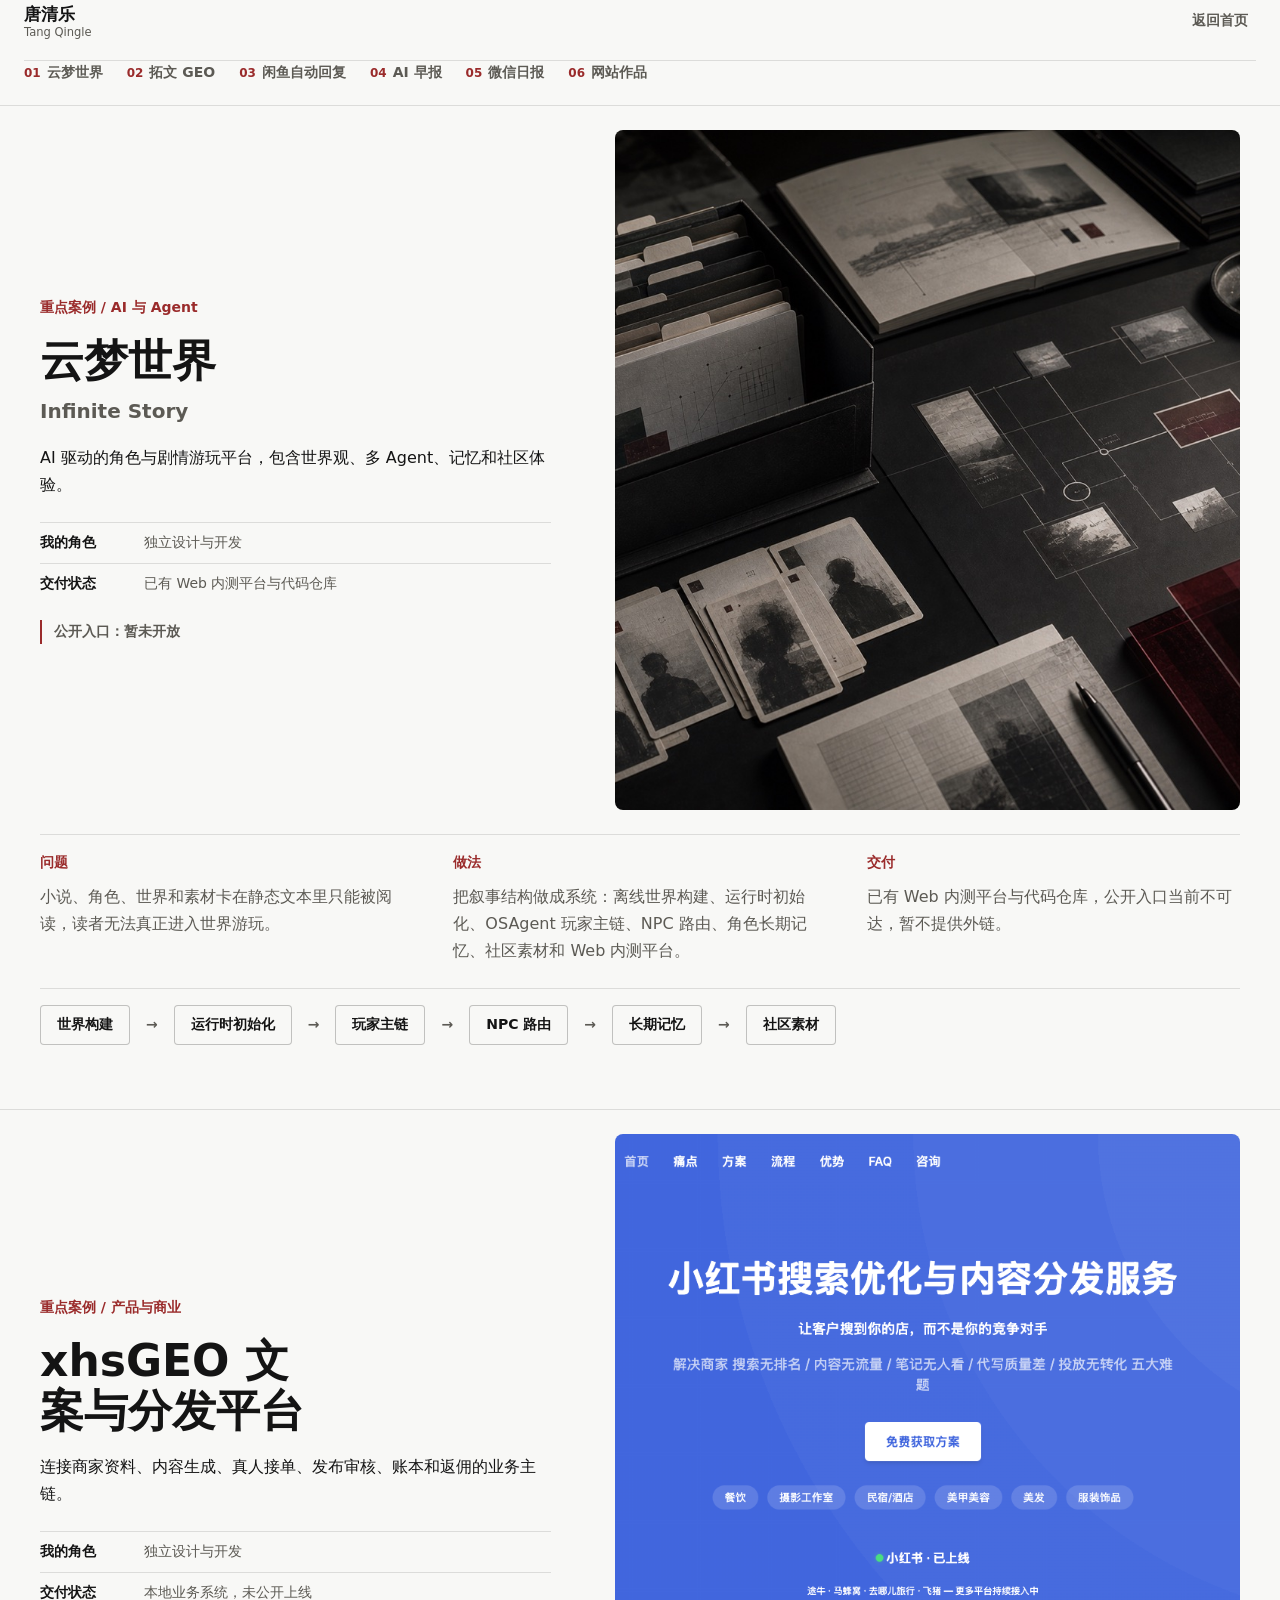
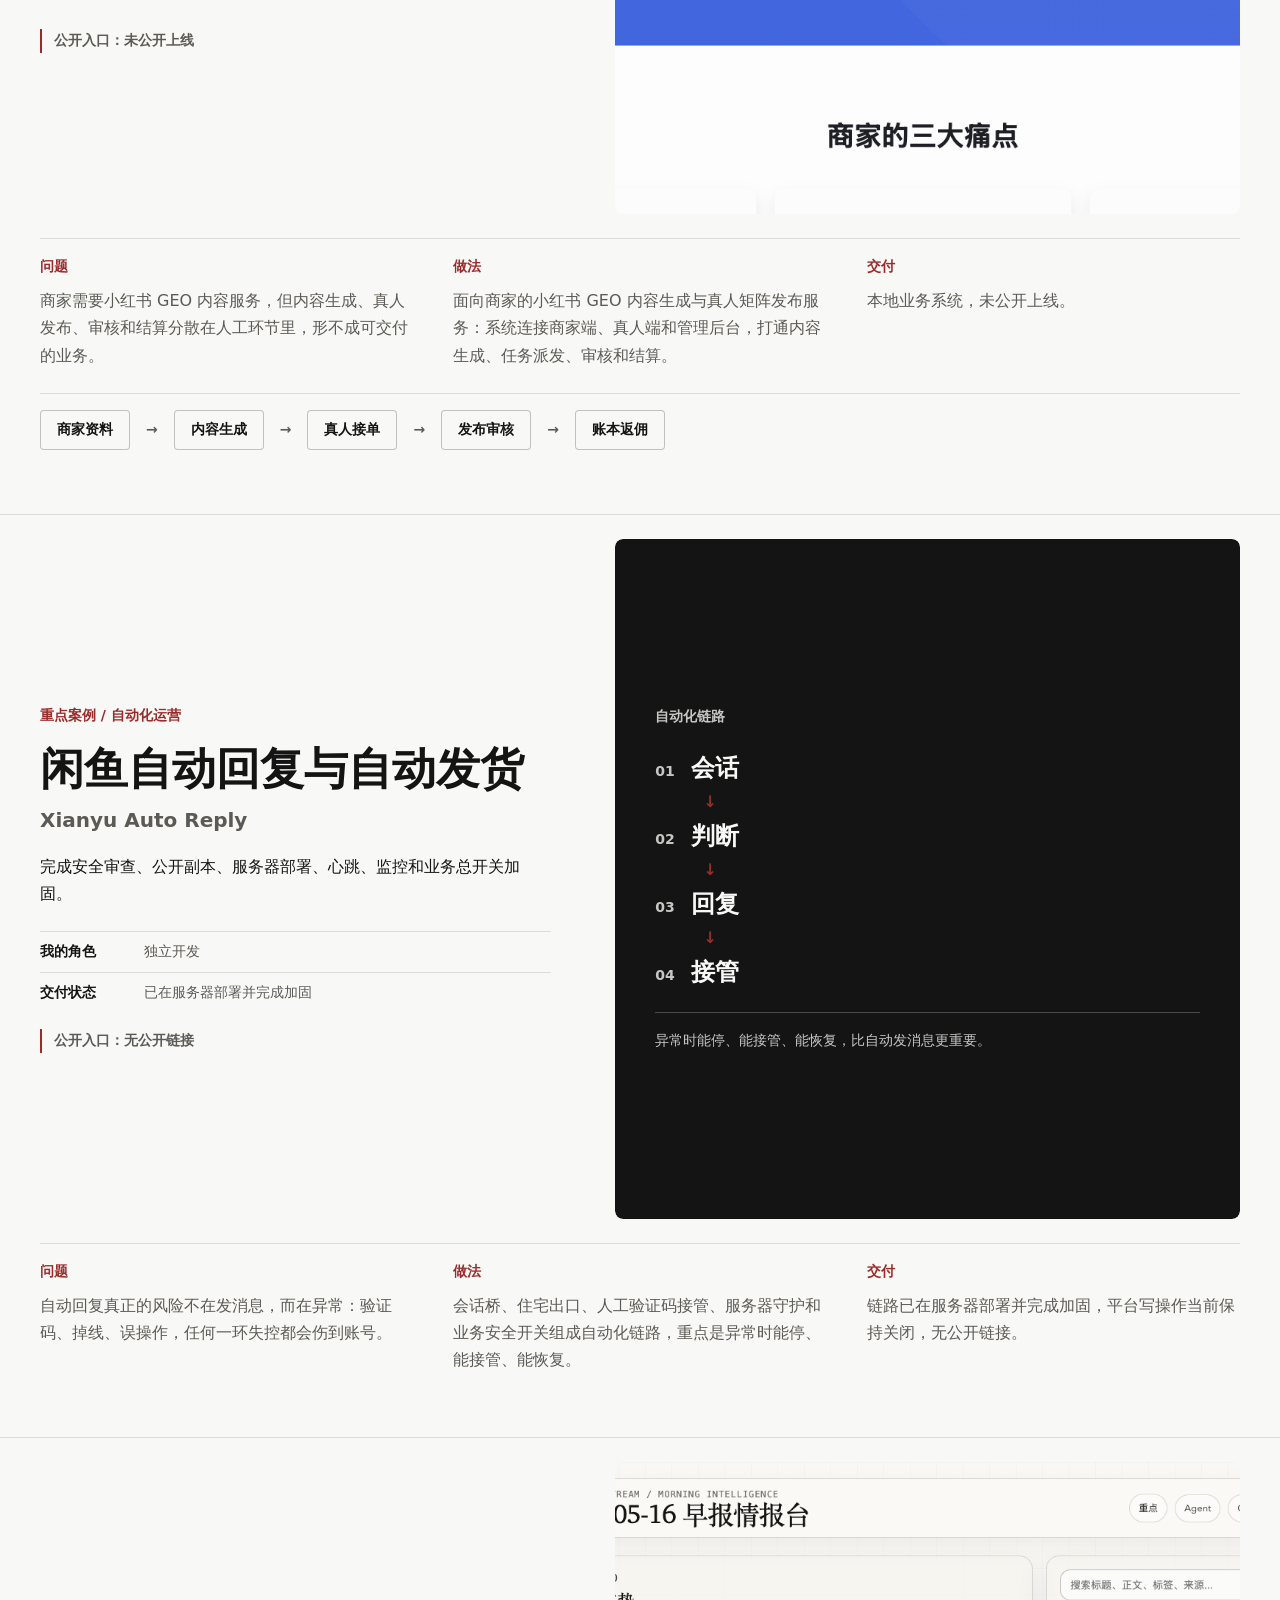
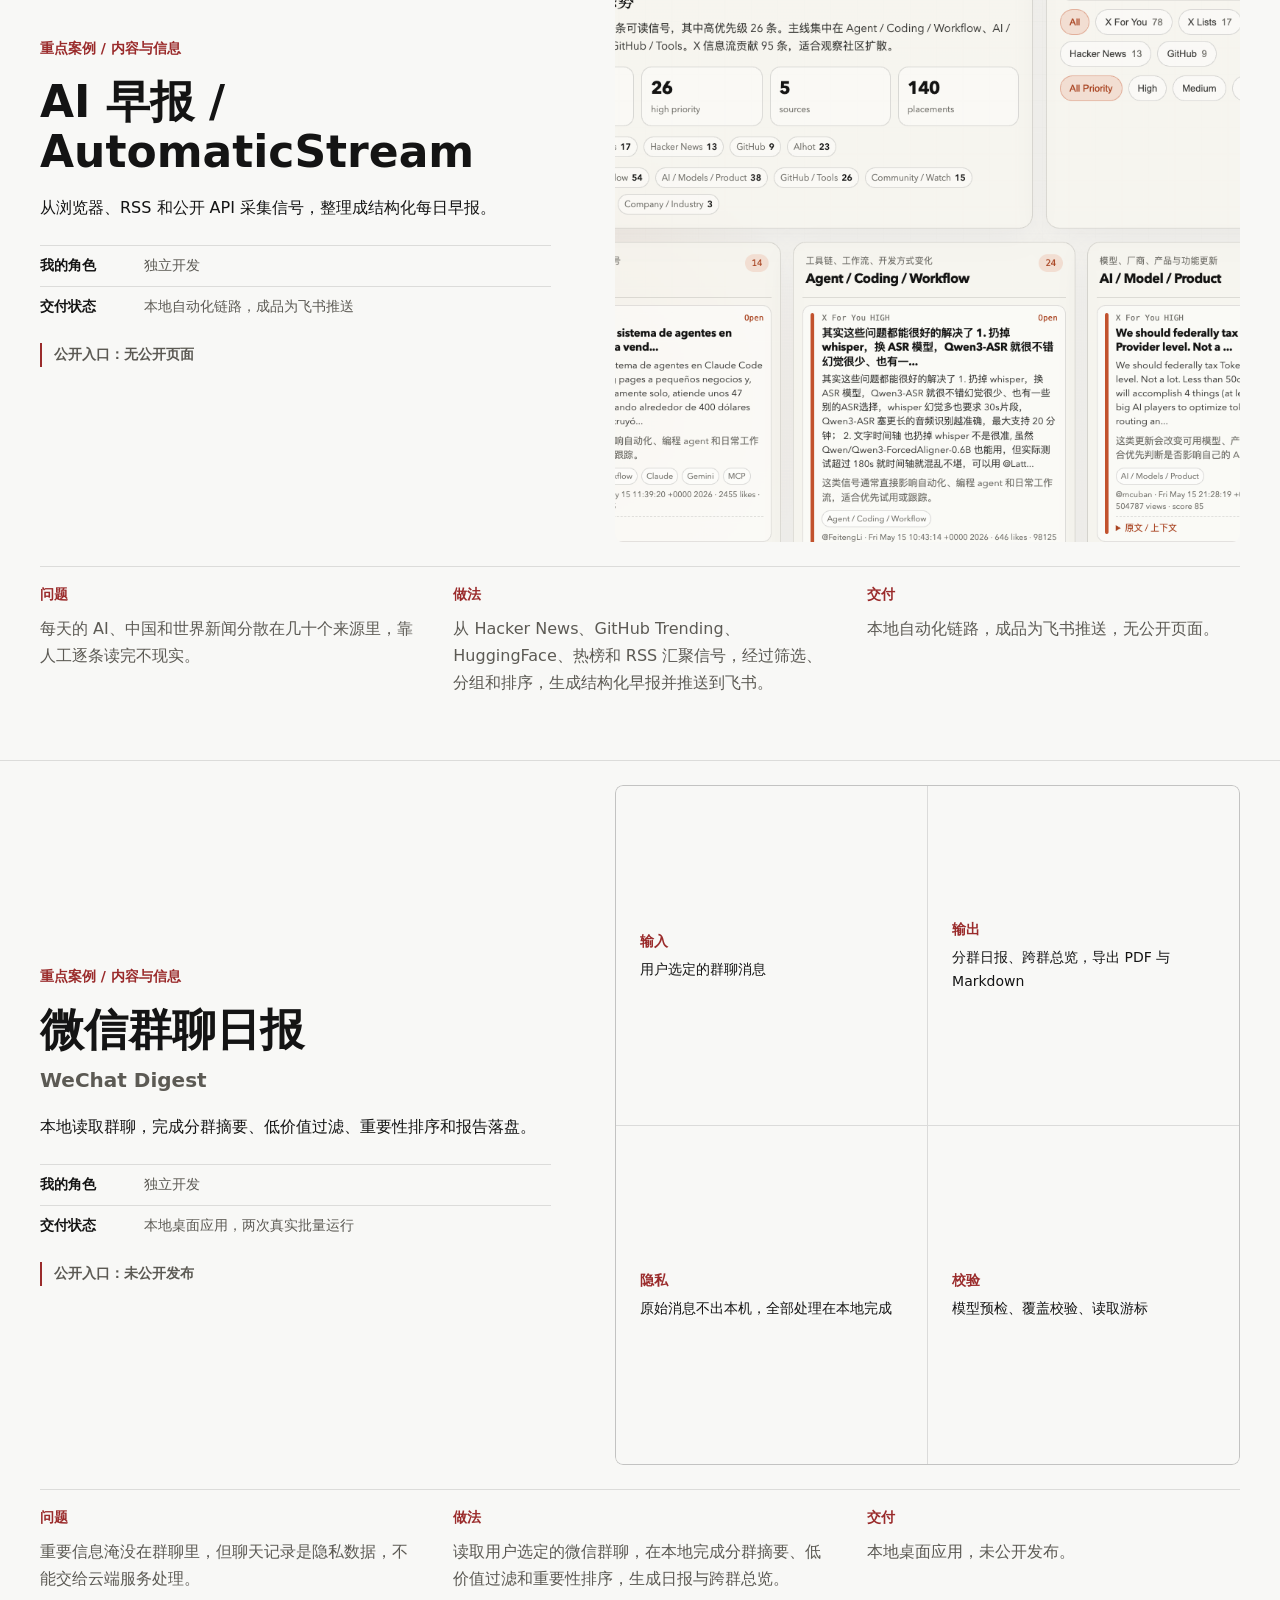
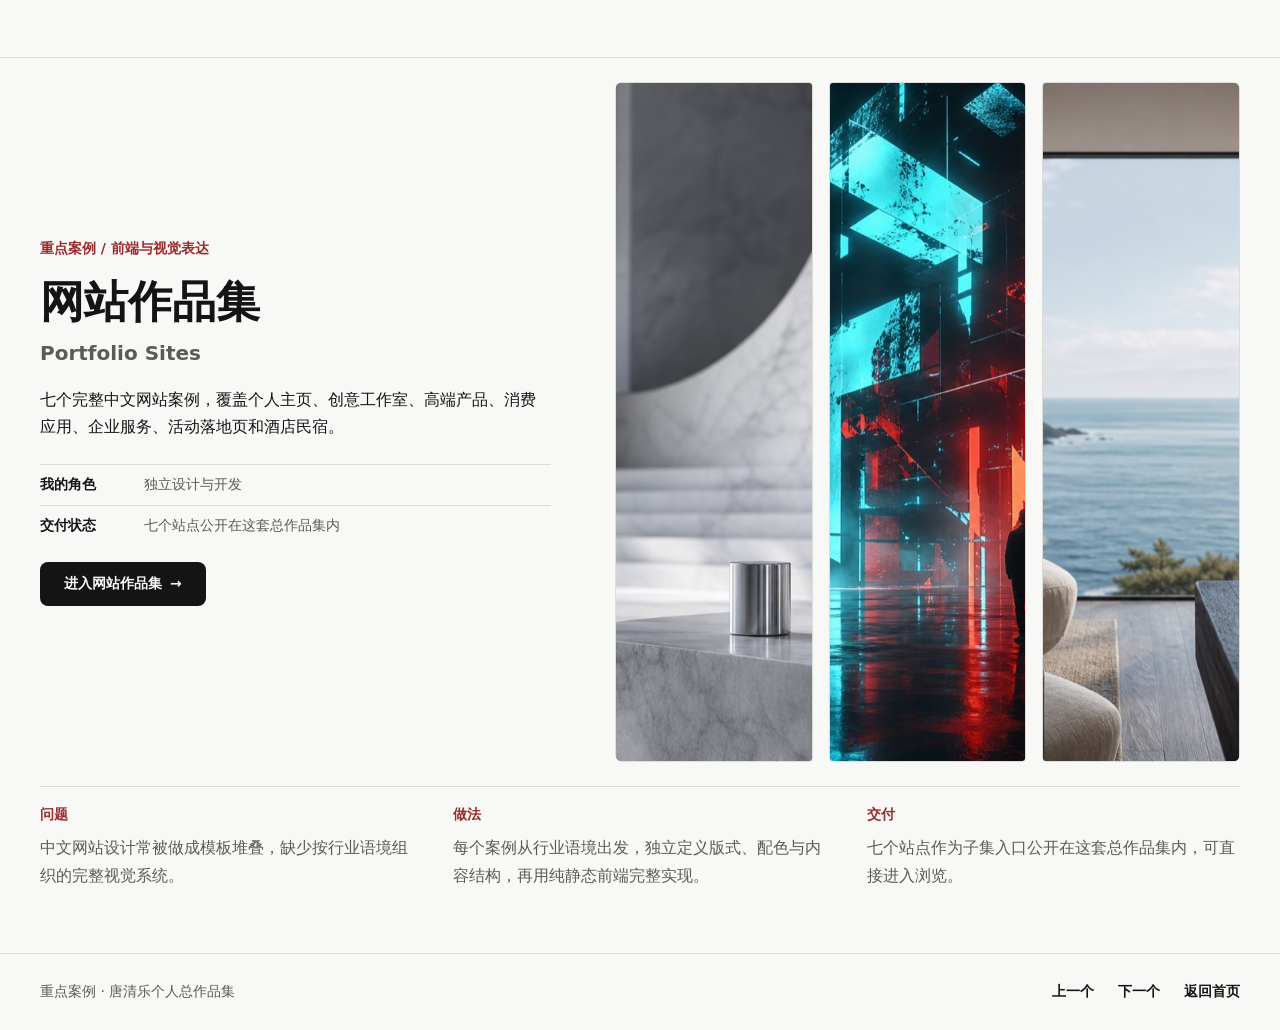
==== project-cases/index.html @ a9327d65 "deploy: publish personal project showcase" ====
<!doctype html>
<html lang="zh-CN">
  <head>
    <meta charset="UTF-8" />
    <meta name="viewport" content="width=device-width, initial-scale=1.0" />
    <meta
      name="description"
      content="唐清乐的六条重点案例。每条按问题、做法与交付展开。"
    />
    <title>重点案例 | 唐清乐</title>
    <link
      rel="icon"
      href="data:image/svg+xml,%3Csvg xmlns='http://www.w3.org/2000/svg' viewBox='0 0 64 64'%3E%3Crect width='64' height='64' rx='12' fill='%23141414'/%3E%3Ctext x='32' y='41' text-anchor='middle' font-family='Arial' font-size='28' font-weight='800' fill='%23f8f8f6'%3ET%3C/text%3E%3C/svg%3E"
    />
    <link rel="stylesheet" href="../styles.css?v=20260825-1" />
    <link rel="stylesheet" href="./styles.css?v=20260825-1" />
  </head>
  <body>
    <header class="site-header case-header">
      <a class="brand" href="../index.html" aria-label="返回首页">
        <strong>唐清乐</strong>
        <span>Tang Qingle</span>
      </a>
      <nav class="case-topnav" aria-label="页面导航">
        <a class="case-topnav__home" href="../index.html">返回首页</a>
      </nav>
      <nav class="case-index" aria-label="案例索引">
        <a href="#infinite-story"><span aria-hidden="true">01</span>云梦世界</a>
        <a href="#tuowen"><span aria-hidden="true">02</span>拓文 GEO</a>
        <a href="#xianyu"><span aria-hidden="true">03</span>闲鱼自动回复</a>
        <a href="#morning-brief"><span aria-hidden="true">04</span>AI 早报</a>
        <a href="#wechat-digest"><span aria-hidden="true">05</span>微信日报</a>
        <a href="#website-works"><span aria-hidden="true">06</span>网站作品</a>
      </nav>
    </header>

    <main id="top">
      <h1 class="sr-only">唐清乐重点案例</h1>

      <article class="case-entry" id="infinite-story" aria-labelledby="infinite-story-title">
        <div class="case-entry__inner">
          <div class="case-hero">
            <div class="case-hero__id">
              <div class="case-hero__head">
                <p class="case-kicker">重点案例 / AI 与 Agent</p>
                <h2 class="case-title" id="infinite-story-title">云梦世界</h2>
                <p class="case-sub">Infinite Story</p>
                <p class="case-lead">AI 驱动的角色与剧情游玩平台，包含世界观、多 Agent、记忆和社区体验。</p>
              </div>
              <div class="case-hero__meta">
                <dl class="case-meta">
                  <div>
                    <dt>我的角色</dt>
                    <dd>独立设计与开发</dd>
                  </div>
                  <div>
                    <dt>交付状态</dt>
                    <dd>已有 Web 内测平台与代码仓库</dd>
                  </div>
                </dl>
                <p class="case-status">公开入口：暂未开放</p>
              </div>
            </div>
            <figure class="case-hero__visual">
              <img
                src="../assets/storymaker-case.jpg"
                alt="云梦世界叙事系统材料台，展示世界关系与角色卡"
                width="1200"
                height="900"
                fetchpriority="high"
              />
            </figure>
          </div>
          <div class="case-body">
            <dl class="case-cols">
              <div>
                <dt>问题</dt>
                <dd>小说、角色、世界和素材卡在静态文本里只能被阅读，读者无法真正进入世界游玩。</dd>
              </div>
              <div>
                <dt>做法</dt>
                <dd>把叙事结构做成系统：离线世界构建、运行时初始化、OSAgent 玩家主链、NPC 路由、角色长期记忆、社区素材和 Web 内测平台。</dd>
              </div>
              <div>
                <dt>交付</dt>
                <dd>已有 Web 内测平台与代码仓库，公开入口当前不可达，暂不提供外链。</dd>
              </div>
            </dl>
            <ol class="flow-chain" aria-label="云梦世界系统链路">
              <li>世界构建</li>
              <li class="flow-chain__arrow" aria-hidden="true">→</li>
              <li>运行时初始化</li>
              <li class="flow-chain__arrow" aria-hidden="true">→</li>
              <li>玩家主链</li>
              <li class="flow-chain__arrow" aria-hidden="true">→</li>
              <li>NPC 路由</li>
              <li class="flow-chain__arrow" aria-hidden="true">→</li>
              <li>长期记忆</li>
              <li class="flow-chain__arrow" aria-hidden="true">→</li>
              <li>社区素材</li>
            </ol>
          </div>
        </div>
      </article>

      <article class="case-entry" id="tuowen" aria-labelledby="tuowen-title">
        <div class="case-entry__inner">
          <div class="case-hero reveal">
            <div class="case-hero__id">
              <div class="case-hero__head">
                <p class="case-kicker">重点案例 / 产品与商业</p>
                <h2 class="case-title" id="tuowen-title">xhsGEO 文案与分发平台</h2>
                <p class="case-lead">连接商家资料、内容生成、真人接单、发布审核、账本和返佣的业务主链。</p>
              </div>
              <div class="case-hero__meta">
                <dl class="case-meta">
                  <div>
                    <dt>我的角色</dt>
                    <dd>独立设计与开发</dd>
                  </div>
                  <div>
                    <dt>交付状态</dt>
                    <dd>本地业务系统，未公开上线</dd>
                  </div>
                </dl>
                <p class="case-status">公开入口：未公开上线</p>
              </div>
            </div>
            <figure class="case-hero__visual">
              <img
                src="../assets/tuowen-preview.png"
                alt="拓文 GEO 内容服务官网页面预览"
                width="1280"
                height="900"
                loading="lazy"
              />
            </figure>
          </div>
          <div class="case-body reveal">
            <dl class="case-cols">
              <div>
                <dt>问题</dt>
                <dd>商家需要小红书 GEO 内容服务，但内容生成、真人发布、审核和结算分散在人工环节里，形不成可交付的业务。</dd>
              </div>
              <div>
                <dt>做法</dt>
                <dd>面向商家的小红书 GEO 内容生成与真人矩阵发布服务：系统连接商家端、真人端和管理后台，打通内容生成、任务派发、审核和结算。</dd>
              </div>
              <div>
                <dt>交付</dt>
                <dd>本地业务系统，未公开上线。</dd>
              </div>
            </dl>
            <ol class="flow-chain" aria-label="拓文业务主链">
              <li>商家资料</li>
              <li class="flow-chain__arrow" aria-hidden="true">→</li>
              <li>内容生成</li>
              <li class="flow-chain__arrow" aria-hidden="true">→</li>
              <li>真人接单</li>
              <li class="flow-chain__arrow" aria-hidden="true">→</li>
              <li>发布审核</li>
              <li class="flow-chain__arrow" aria-hidden="true">→</li>
              <li>账本返佣</li>
            </ol>
          </div>
        </div>
      </article>

      <article class="case-entry" id="xianyu" aria-labelledby="xianyu-title">
        <div class="case-entry__inner">
          <div class="case-hero reveal">
            <div class="case-hero__id">
              <div class="case-hero__head">
                <p class="case-kicker">重点案例 / 自动化运营</p>
                <h2 class="case-title" id="xianyu-title">闲鱼自动回复与自动发货</h2>
                <p class="case-sub">Xianyu Auto Reply</p>
                <p class="case-lead">完成安全审查、公开副本、服务器部署、心跳、监控和业务总开关加固。</p>
              </div>
              <div class="case-hero__meta">
                <dl class="case-meta">
                  <div>
                    <dt>我的角色</dt>
                    <dd>独立开发</dd>
                  </div>
                  <div>
                    <dt>交付状态</dt>
                    <dd>已在服务器部署并完成加固</dd>
                  </div>
                </dl>
                <p class="case-status">公开入口：无公开链接</p>
              </div>
            </div>
            <div class="case-hero__visual">
              <div class="flow-panel">
                <p class="flow-panel__label">自动化链路</p>
                <ol class="flow-panel__steps">
                  <li><span aria-hidden="true">01</span>会话</li>
                  <li class="flow-panel__arrow" aria-hidden="true">↓</li>
                  <li><span aria-hidden="true">02</span>判断</li>
                  <li class="flow-panel__arrow" aria-hidden="true">↓</li>
                  <li><span aria-hidden="true">03</span>回复</li>
                  <li class="flow-panel__arrow" aria-hidden="true">↓</li>
                  <li><span aria-hidden="true">04</span>接管</li>
                </ol>
                <p class="flow-panel__note">异常时能停、能接管、能恢复，比自动发消息更重要。</p>
              </div>
            </div>
          </div>
          <div class="case-body reveal">
            <dl class="case-cols">
              <div>
                <dt>问题</dt>
                <dd>自动回复真正的风险不在发消息，而在异常：验证码、掉线、误操作，任何一环失控都会伤到账号。</dd>
              </div>
              <div>
                <dt>做法</dt>
                <dd>会话桥、住宅出口、人工验证码接管、服务器守护和业务安全开关组成自动化链路，重点是异常时能停、能接管、能恢复。</dd>
              </div>
              <div>
                <dt>交付</dt>
                <dd>链路已在服务器部署并完成加固，平台写操作当前保持关闭，无公开链接。</dd>
              </div>
            </dl>
          </div>
        </div>
      </article>

      <article class="case-entry" id="morning-brief" aria-labelledby="morning-brief-title">
        <div class="case-entry__inner">
          <div class="case-hero reveal">
            <div class="case-hero__id">
              <div class="case-hero__head">
                <p class="case-kicker">重点案例 / 内容与信息</p>
                <h2 class="case-title" id="morning-brief-title">AI 早报 / AutomaticStream</h2>
                <p class="case-lead">从浏览器、RSS 和公开 API 采集信号，整理成结构化每日早报。</p>
              </div>
              <div class="case-hero__meta">
                <dl class="case-meta">
                  <div>
                    <dt>我的角色</dt>
                    <dd>独立开发</dd>
                  </div>
                  <div>
                    <dt>交付状态</dt>
                    <dd>本地自动化链路，成品为飞书推送</dd>
                  </div>
                </dl>
                <p class="case-status">公开入口：无公开页面</p>
              </div>
            </div>
            <figure class="case-hero__visual">
              <img
                src="../assets/briefing-dashboard.png"
                alt="AI 早报系统成品界面，展示分组排序后的结构化新闻"
                width="1200"
                height="924"
                loading="lazy"
              />
            </figure>
          </div>
          <div class="case-body reveal">
            <dl class="case-cols">
              <div>
                <dt>问题</dt>
                <dd>每天的 AI、中国和世界新闻分散在几十个来源里，靠人工逐条读完不现实。</dd>
              </div>
              <div>
                <dt>做法</dt>
                <dd>从 Hacker News、GitHub Trending、HuggingFace、热榜和 RSS 汇聚信号，经过筛选、分组和排序，生成结构化早报并推送到飞书。</dd>
              </div>
              <div>
                <dt>交付</dt>
                <dd>本地自动化链路，成品为飞书推送，无公开页面。</dd>
              </div>
            </dl>
          </div>
        </div>
      </article>

      <article class="case-entry" id="wechat-digest" aria-labelledby="wechat-digest-title">
        <div class="case-entry__inner">
          <div class="case-hero reveal">
            <div class="case-hero__id">
              <div class="case-hero__head">
                <p class="case-kicker">重点案例 / 内容与信息</p>
                <h2 class="case-title" id="wechat-digest-title">微信群聊日报</h2>
                <p class="case-sub">WeChat Digest</p>
                <p class="case-lead">本地读取群聊，完成分群摘要、低价值过滤、重要性排序和报告落盘。</p>
              </div>
              <div class="case-hero__meta">
                <dl class="case-meta">
                  <div>
                    <dt>我的角色</dt>
                    <dd>独立开发</dd>
                  </div>
                  <div>
                    <dt>交付状态</dt>
                    <dd>本地桌面应用，两次真实批量运行</dd>
                  </div>
                </dl>
                <p class="case-status">公开入口：未公开发布</p>
              </div>
            </div>
            <div class="case-hero__visual">
              <dl class="fact-panel">
                <div>
                  <dt>输入</dt>
                  <dd>用户选定的群聊消息</dd>
                </div>
                <div>
                  <dt>输出</dt>
                  <dd>分群日报、跨群总览，导出 PDF 与 Markdown</dd>
                </div>
                <div>
                  <dt>隐私</dt>
                  <dd>原始消息不出本机，全部处理在本地完成</dd>
                </div>
                <div>
                  <dt>校验</dt>
                  <dd>模型预检、覆盖校验、读取游标</dd>
                </div>
              </dl>
            </div>
          </div>
          <div class="case-body reveal">
            <dl class="case-cols">
              <div>
                <dt>问题</dt>
                <dd>重要信息淹没在群聊里，但聊天记录是隐私数据，不能交给云端服务处理。</dd>
              </div>
              <div>
                <dt>做法</dt>
                <dd>读取用户选定的微信群聊，在本地完成分群摘要、低价值过滤和重要性排序，生成日报与跨群总览。</dd>
              </div>
              <div>
                <dt>交付</dt>
                <dd>本地桌面应用，未公开发布。</dd>
              </div>
            </dl>
          </div>
        </div>
      </article>

      <article class="case-entry" id="website-works" aria-labelledby="website-works-title">
        <div class="case-entry__inner">
          <div class="case-hero reveal">
            <div class="case-hero__id">
              <div class="case-hero__head">
                <p class="case-kicker">重点案例 / 前端与视觉表达</p>
                <h2 class="case-title" id="website-works-title">网站作品集</h2>
                <p class="case-sub">Portfolio Sites</p>
                <p class="case-lead">七个完整中文网站案例，覆盖个人主页、创意工作室、高端产品、消费应用、企业服务、活动落地页和酒店民宿。</p>
              </div>
              <div class="case-hero__meta">
                <dl class="case-meta">
                  <div>
                    <dt>我的角色</dt>
                    <dd>独立设计与开发</dd>
                  </div>
                  <div>
                    <dt>交付状态</dt>
                    <dd>七个站点公开在这套总作品集内</dd>
                  </div>
                </dl>
                <a class="button button--primary case-cta" href="../portfolio-sites/index.html">进入网站作品集</a>
              </div>
            </div>
            <div class="case-hero__visual">
              <div class="works-covers">
                <img
                  src="../portfolio-sites/assets/lumen-atelier.jpg"
                  alt="高端产品网站案例封面"
                  width="1440"
                  height="900"
                  loading="lazy"
                />
                <img
                  src="../portfolio-sites/assets/neon-foundry.jpg"
                  alt="创意工作室网站案例封面"
                  width="1440"
                  height="900"
                  loading="lazy"
                />
                <img
                  src="../portfolio-sites/assets/quiet-harbor.jpg"
                  alt="酒店民宿网站案例封面"
                  width="1440"
                  height="900"
                  loading="lazy"
                />
              </div>
            </div>
          </div>
          <div class="case-body reveal">
            <dl class="case-cols">
              <div>
                <dt>问题</dt>
                <dd>中文网站设计常被做成模板堆叠，缺少按行业语境组织的完整视觉系统。</dd>
              </div>
              <div>
                <dt>做法</dt>
                <dd>每个案例从行业语境出发，独立定义版式、配色与内容结构，再用纯静态前端完整实现。</dd>
              </div>
              <div>
                <dt>交付</dt>
                <dd>七个站点作为子集入口公开在这套总作品集内，可直接进入浏览。</dd>
              </div>
            </dl>
          </div>
        </div>
      </article>
    </main>

    <footer class="case-footer">
      <div class="case-footer__inner">
        <p>重点案例 · 唐清乐个人总作品集</p>
        <nav class="case-footer__nav" aria-label="案例切换">
          <a href="#wechat-digest" aria-label="上一条案例：微信群聊日报">上一个</a>
          <a href="#infinite-story" aria-label="回到第一条案例：云梦世界">下一个</a>
          <a href="../index.html">返回首页</a>
        </nav>
      </div>
    </footer>

    <script src="./script.js?v=20260825-1"></script>
  </body>
</html>
---- styles.css ----
/* ============================================================
   唐清乐 · 个人总作品集（K3 参考图驱动方向：人物主体 + 编辑排版）
   单文件、无框架、移动优先。断点只递进：640 / 1024 / 1280 / 1440。
   规格：docs/superpowers/specs/2026-08-12-k3-reference-driven-redesign.md
   ============================================================ */

/* tokens */
:root {
  color-scheme: light;
  --paper: #f8f8f6;
  --ink: #141414;
  --muted: #5c5a54;
  --on-dark: #f8f8f6;
  --on-dark-muted: rgba(248, 248, 246, 0.78);
  --line: rgba(20, 20, 20, 0.12);
  --line-strong: rgba(20, 20, 20, 0.24);
  --accent: #9a2b2b;
  --accent-strong: #7d2222;
  --on-accent: #ffffff;

  --s1: 8px;
  --s2: 16px;
  --s3: 24px;
  --s4: 40px;
  --s5: 64px;
  --s6: 96px;

  /* 固定字号档：断点切换，不用 vw 连续缩放 */
  --text-hero: 2.5rem; /* 40px */
  --text-h2: 1.75rem; /* 28px */
  --text-h3: 1.125rem; /* 18px */
  --text-role: 0.75rem; /* 12px */
  --text-body: 1rem;
  --text-note: 0.8125rem; /* 13px */

  --text-huge: 12.5rem; /* 200px 装饰大字 */

  --w-regular: 400;
  --w-semibold: 600;
  --w-heavy: 800;

  --radius: 8px;
  --max: 1280px;
  --nav-h: 64px;
}

@media (min-width: 640px) {
  :root {
    --text-hero: 2.75rem; /* 44px */
  }
}

@media (min-width: 1024px) {
  :root {
    --text-hero: 3.25rem; /* 52px */
    --text-h2: 2rem; /* 32px */
    --text-h3: 1.25rem; /* 20px */
    --text-role: 0.8125rem; /* 13px */
    --text-huge: 17.5rem; /* 280px */
    --nav-h: 72px;
  }
}

@media (min-width: 1280px) {
  :root {
    --text-hero: 4rem; /* 64px */
    --text-h2: 2.25rem; /* 36px */
    --text-role: 0.8125rem;
    --text-note: 0.875rem; /* 14px */
    --text-huge: 21.25rem; /* 340px */
  }
}

@media (min-width: 1440px) {
  :root {
    --text-hero: 4.5rem; /* 72px */
    --text-h2: 2.5rem; /* 40px */
    --text-h3: 1.375rem; /* 22px */
    --text-role: 0.875rem; /* 14px */
    --text-huge: 23.75rem; /* 380px */
  }
}

/* base */
*,
*::before,
*::after {
  box-sizing: border-box;
}

html {
  scroll-behavior: smooth;
  scroll-padding-top: calc(var(--nav-h) + var(--s2));
  background: var(--paper);
}

body {
  min-width: 320px;
  margin: 0;
  overflow-x: clip;
  background: var(--paper);
  color: var(--ink);
  font-family:
    system-ui,
    -apple-system,
    "PingFang SC",
    "Microsoft YaHei",
    sans-serif;
  font-size: var(--text-body);
  font-weight: var(--w-regular);
  line-height: 1.7;
  letter-spacing: 0;
}

a {
  color: inherit;
  text-decoration: none;
}

img {
  display: block;
  width: 100%;
  height: auto;
}

h1,
h2,
h3,
p,
dl,
dd,
figure,
ul {
  margin: 0;
}

ul {
  padding: 0;
  list-style: none;
}

:focus-visible {
  outline: 2px solid var(--accent);
  outline-offset: 3px;
  border-radius: 2px;
}

.sr-only {
  position: absolute;
  width: 1px;
  height: 1px;
  margin: -1px;
  padding: 0;
  overflow: hidden;
  clip: rect(0 0 0 0);
  white-space: nowrap;
  border: 0;
}

/* layout */
section {
  padding: var(--s5) var(--s3);
  max-width: var(--max);
  margin: 0 auto;
}

@media (min-width: 1024px) {
  section {
    padding: var(--s6) var(--s4);
  }
}

/* section label：中文名 + 序号 + 拉丁名 */
.section-label {
  display: flex;
  align-items: baseline;
  gap: var(--s2);
  margin-bottom: var(--s3);
  font-size: var(--text-h2);
  font-weight: var(--w-heavy);
  line-height: 1.2;
}

.section-label__index {
  color: var(--accent);
  font-size: var(--text-note);
  font-weight: var(--w-semibold);
}

.section-label__latin {
  color: var(--muted);
  font-size: var(--text-note);
  font-weight: var(--w-semibold);
}

/* nav */
.site-header {
  position: sticky;
  top: 0;
  z-index: 30;
  display: flex;
  flex-wrap: wrap;
  align-items: center;
  justify-content: space-between;
  gap: var(--s1);
  min-height: var(--nav-h);
  padding: 0 var(--s2);
  border-bottom: 1px solid var(--line);
  background: rgba(248, 248, 246, 0.94);
  backdrop-filter: blur(14px);
  -webkit-backdrop-filter: blur(14px);
}

.brand {
  display: inline-grid;
  align-content: center;
  gap: 2px;
  min-height: 44px;
  line-height: 1.2;
}

.brand strong {
  font-size: 0.95rem;
  font-weight: var(--w-heavy);
  white-space: nowrap;
}

.brand span {
  display: none;
  color: var(--muted);
  font-size: 0.72rem;
}

/* 无 JS：移动导航直接平铺；有 JS：收进汉堡面板 */
.nav-links {
  display: flex;
  flex-wrap: wrap;
  align-items: center;
  gap: 2px;
  width: 100%;
  padding-bottom: var(--s1);
  font-size: var(--text-note);
  font-weight: var(--w-semibold);
}

.js .nav-links {
  display: none;
  flex-direction: column;
  align-items: stretch;
  gap: 0;
  padding-bottom: var(--s2);
}

.js .nav-links.is-open {
  display: flex;
}

.nav-links a {
  display: flex;
  align-items: center;
  min-height: 44px;
  padding: 0 var(--s1);
  border-bottom: 2px solid transparent;
  color: var(--muted);
  transition:
    color 0.25s ease,
    border-color 0.25s ease;
}

.nav-links a:hover {
  color: var(--ink);
}

.nav-links a.is-active {
  color: var(--accent);
  border-bottom-color: var(--accent);
}

.nav-toggle {
  display: none;
  flex-direction: column;
  align-items: center;
  justify-content: center;
  gap: 5px;
  min-width: 44px;
  min-height: 44px;
  padding: 0;
  border: 0;
  background: transparent;
  cursor: pointer;
}

.js .nav-toggle {
  display: inline-flex;
}

.nav-toggle__bar {
  width: 20px;
  height: 2px;
  background: var(--ink);
}

@media (min-width: 640px) {
  .site-header {
    gap: var(--s2);
    padding: 0 var(--s3);
  }

  .brand strong {
    font-size: 1.05rem;
  }

  .brand span {
    display: block;
  }
}

@media (min-width: 1024px) {
  .nav-toggle {
    display: none;
  }

  .js .nav-toggle {
    display: none;
  }

  .nav-links,
  .js .nav-links {
    display: flex;
    flex-direction: row;
    align-items: center;
    gap: var(--s3);
    width: auto;
    padding-bottom: 0;
  }

  .nav-links a {
    padding: 0 var(--s1);
  }
}

/* buttons */
.button {
  display: inline-flex;
  align-items: center;
  justify-content: center;
  gap: var(--s1);
  min-height: 44px;
  padding: 0 var(--s3);
  border-radius: var(--radius);
  font-size: var(--text-note);
  font-weight: var(--w-semibold);
  transition:
    transform 0.15s ease,
    background-color 0.2s ease,
    color 0.2s ease,
    border-color 0.2s ease;
}

.button:active {
  transform: translateY(1px);
}

.button--primary {
  background: var(--ink);
  color: var(--on-dark);
}

.button--primary:hover {
  background: var(--accent);
}

.button--primary::after,
.button--ghost::after {
  content: "→";
}

.button--ghost {
  border: 1px solid var(--line-strong);
  color: var(--ink);
}

.button--ghost:hover {
  border-color: var(--accent);
  color: var(--accent);
}

/* hero：移动 文案在上、人物大图在下；桌面 左文右人物 */
.hero {
  display: grid;
  gap: var(--s4);
  padding-top: var(--s4);
  padding-bottom: 0;
  border-bottom: 1px solid var(--line);
}

.hero__copy {
  max-width: 36rem;
}

.hero__label {
  margin-bottom: var(--s2);
  color: var(--accent);
  font-size: var(--text-note);
  font-weight: var(--w-semibold);
}

.hero h1 {
  font-size: var(--text-hero);
  font-weight: var(--w-heavy);
  line-height: 1.15;
}

.hero h1 span {
  display: block;
  white-space: nowrap;
}

.hero__role {
  margin-top: var(--s2);
  color: var(--muted);
  font-size: var(--text-role);
  font-weight: var(--w-semibold);
}

.hero__intro {
  margin-top: var(--s3);
  max-width: 30rem;
  color: var(--muted);
}

.hero__actions {
  display: flex;
  flex-wrap: wrap;
  gap: var(--s2);
  margin-top: var(--s3);
}

/* 人物区：淡「做」字垫底，人物贴底，红章点缀 */
.hero__visual {
  position: relative;
  height: 36dvh;
  min-height: 280px;
  overflow: hidden;
}

.hero__huge {
  position: absolute;
  left: -2%;
  bottom: 10%;
  z-index: 0;
  color: rgba(20, 20, 20, 0.08);
  font-family: ui-serif, "Songti SC", "SimSun", Georgia, serif;
  font-size: var(--text-huge);
  font-weight: var(--w-heavy);
  line-height: 0.9;
  user-select: none;
}

.hero__portrait {
  position: relative;
  z-index: 1;
  width: 112%;
  max-width: none;
  margin-left: -6%;
  mix-blend-mode: darken;
  object-fit: cover;
  object-position: center top;
}

.hero__seal {
  position: absolute;
  right: var(--s2);
  bottom: var(--s2);
  z-index: 2;
  display: inline-flex;
  align-items: center;
  justify-content: center;
  width: 40px;
  height: 40px;
  border-radius: 4px;
  background: var(--accent);
  color: var(--on-accent);
  font-size: 1.25rem;
  font-weight: var(--w-heavy);
  line-height: 1;
}

@media (min-width: 1024px) {
  .hero {
    grid-template-columns: 0.45fr 0.55fr;
    align-items: stretch;
    gap: var(--s5);
    min-height: min(calc(100dvh - 136px), 760px);
    padding-top: 0;
  }

  .hero__copy {
    align-self: center;
    padding: var(--s5) 0;
  }

  .hero__visual {
    height: auto;
    min-height: 0;
    overflow: visible;
  }

  .hero__portrait {
    position: absolute;
    right: 0;
    bottom: 0;
    width: 88%;
    height: 92%;
    margin-left: 0;
  }

  .hero__huge {
    left: -6%;
    bottom: 6%;
  }

  .hero__seal {
    width: 44px;
    height: 44px;
  }
}

@media (min-width: 1440px) {
  .hero {
    grid-template-columns: 0.42fr 0.58fr;
    min-height: min(calc(100dvh - 136px), 820px);
  }
}

/* 首屏进入编排：JS 依次加 .is-in。隐藏态挂在 .js 下，无 JS 时内容直接可见 */
.hero__copy > *,
.hero__visual > * {
  transition:
    opacity 0.55s ease,
    transform 0.55s ease;
}

.js .hero__copy > *,
.js .hero__visual > * {
  opacity: 0;
  transform: translateY(18px);
}

.js .hero__copy > *.is-in,
.js .hero__visual > *.is-in {
  opacity: 1;
  transform: none;
}

/* about：关于我 + 能力。顶部节奏收紧，让标签贴进首屏底缘 */
.about {
  display: grid;
  gap: var(--s4);
  padding-top: var(--s3);
}

.about__intro p {
  max-width: 34rem;
  color: var(--muted);
}

.about__intro p + p {
  margin-top: var(--s2);
}

.skills-grid {
  display: grid;
  grid-template-columns: repeat(2, 1fr);
  gap: var(--s3) var(--s4);
}

.skills-grid li {
  display: grid;
  gap: 2px;
  padding-top: var(--s2);
  border-top: 1px solid var(--line);
}

.skills-grid strong {
  font-size: var(--text-h3);
  font-weight: var(--w-semibold);
}

.skills-grid span {
  color: var(--muted);
  font-size: var(--text-note);
}

@media (min-width: 1024px) {
  .about {
    grid-template-columns: 1fr 1fr;
    gap: var(--s6);
  }
}

/* featured：左大卡 + 右栏两条，视觉强弱分明 */
.featured__header {
  display: grid;
  gap: var(--s2);
}

.featured__header .section-label {
  margin-bottom: 0;
}

.featured__note {
  color: var(--muted);
  font-size: var(--text-note);
}

.featured__note [data-project-count] {
  color: var(--accent);
  font-weight: var(--w-heavy);
  font-variant-numeric: tabular-nums;
}

.featured__note a {
  display: inline-flex;
  align-items: center;
  min-height: 44px;
  color: var(--accent);
  font-weight: var(--w-semibold);
  border-bottom: 1px solid transparent;
  transition: border-color 0.2s ease;
}

.featured__note a:hover {
  border-bottom-color: var(--accent);
}

.featured__grid {
  display: grid;
  gap: var(--s4);
  margin-top: var(--s4);
}

/* 主卡：大图满铺，文字压图下缘 */
.feature-card {
  display: grid;
  gap: var(--s2);
  align-content: start;
}

.feature-card--primary {
  position: relative;
  min-height: 420px;
  border-radius: var(--radius);
  overflow: hidden;
  background: var(--ink);
}

.feature-card--primary .feature-card__media {
  position: absolute;
  inset: 0;
}

.feature-card--primary .feature-card__media img {
  width: 100%;
  height: 100%;
  object-fit: cover;
  transition: transform 0.35s ease;
}

.feature-card--primary:hover .feature-card__media img {
  transform: scale(1.05);
}

.feature-card--primary .feature-card__body {
  position: absolute;
  left: 0;
  right: 0;
  bottom: 0;
  z-index: 1;
  display: grid;
  gap: var(--s1);
  padding: var(--s3);
  color: var(--on-dark);
}

.feature-card--primary .feature-card__summary {
  color: var(--on-dark-muted);
}

.feature-card--primary .feature-card__link {
  color: var(--on-dark);
  border-bottom-color: rgba(248, 248, 246, 0.4);
}

.feature-card--primary .feature-card__link:hover {
  border-bottom-color: var(--on-dark);
}

/* 次卡：图上文下 */
.feature-card--secondary .feature-card__media {
  border: 1px solid var(--line);
  border-radius: var(--radius);
  overflow: hidden;
}

.feature-card--secondary .feature-card__media img {
  aspect-ratio: 16 / 10;
  object-fit: cover;
  object-position: top;
  transition: transform 0.35s ease;
}

.feature-card--secondary:hover .feature-card__media img {
  transform: scale(1.05);
}

.feature-card__index {
  color: var(--muted);
  font-size: var(--text-note);
  font-variant-numeric: tabular-nums;
}

.feature-card--primary .feature-card__index {
  color: var(--on-dark-muted);
}

.feature-card__kicker {
  display: inline-flex;
  width: fit-content;
  padding: 2px var(--s1);
  border-radius: 4px;
  background: var(--accent);
  color: var(--on-accent);
  font-size: var(--text-role);
  font-weight: var(--w-semibold);
}

.feature-card h3 {
  font-size: var(--text-h3);
  font-weight: var(--w-heavy);
}

.feature-card__summary {
  font-size: var(--text-note);
}

.feature-card__meta {
  display: flex;
  align-items: center;
  gap: var(--s2);
  flex-wrap: wrap;
}

.feature-card__link {
  display: inline-flex;
  align-items: center;
  min-height: 44px;
  width: fit-content;
  color: var(--accent);
  font-size: var(--text-note);
  font-weight: var(--w-semibold);
  border-bottom: 1px solid transparent;
  transition: border-color 0.2s ease;
}

.feature-card__link:hover {
  border-bottom-color: var(--accent);
}

@media (min-width: 1024px) {
  .featured {
    padding-top: var(--s5);
  }

  .featured__header {
    grid-template-columns: 1fr auto;
    align-items: end;
  }

  .featured__note {
    text-align: right;
  }

  /* 两条受控行：右卡各 348px，主卡跨两行 = 348*2+24 = 720px */
  .featured__grid {
    grid-template-columns: 1.25fr 0.75fr;
    grid-template-rows: repeat(2, 348px);
    gap: var(--s3) var(--s4);
  }

  .feature-card--primary {
    grid-row: span 2;
  }

  .feature-card--primary .feature-card__body {
    padding: var(--s4);
  }

  /* 右卡：媒体吃剩余高度，body 两行截断保节奏 */
  .feature-card--secondary {
    grid-template-rows: minmax(0, 1fr) auto;
  }

  .feature-card--secondary .feature-card__media {
    min-height: 0;
  }

  .feature-card--secondary .feature-card__media img {
    height: 100%;
  }

  .feature-card--secondary .feature-card__summary {
    display: -webkit-box;
    -webkit-line-clamp: 2;
    -webkit-box-orient: vertical;
    overflow: hidden;
  }
}

/* ledger：紧凑列表，视觉退居次级 */
.ledger__header {
  display: flex;
  align-items: baseline;
  justify-content: space-between;
  gap: var(--s3);
  flex-wrap: wrap;
}

.ledger h2 {
  font-size: var(--text-h2);
  font-weight: var(--w-heavy);
  line-height: 1.2;
}

.ledger__count {
  color: var(--muted);
  font-size: var(--text-note);
}

.ledger__count [data-project-count] {
  color: var(--accent);
  font-weight: var(--w-heavy);
  font-variant-numeric: tabular-nums;
}

.ledger__filters {
  display: flex;
  gap: var(--s1);
  margin-top: var(--s3);
  padding-bottom: var(--s1);
  overflow-x: auto;
}

.ledger__filters button {
  flex: 0 0 auto;
  min-height: 44px;
  padding: 0 var(--s2);
  border: 1px solid var(--line-strong);
  border-radius: 4px;
  background: transparent;
  color: var(--muted);
  font: inherit;
  font-size: var(--text-note);
  font-weight: var(--w-semibold);
  cursor: pointer;
  transition:
    color 0.2s ease,
    border-color 0.2s ease,
    background-color 0.2s ease;
}

.ledger__filters button:hover {
  color: var(--ink);
  border-color: var(--ink);
}

.ledger__filters button[aria-pressed="true"] {
  background: var(--ink);
  border-color: var(--ink);
  color: var(--paper);
}

.ledger__grid {
  display: grid;
  margin-top: var(--s3);
  border-top: 1px solid var(--line);
}

.ledger-item {
  display: grid;
  gap: var(--s1);
  padding: var(--s3) 0;
  border-bottom: 1px solid var(--line);
}

.ledger-item__top {
  display: flex;
  align-items: baseline;
  gap: var(--s2);
  flex-wrap: wrap;
}

.ledger-item__top h3 {
  font-size: var(--text-h3);
  font-weight: var(--w-semibold);
}

.ledger-item__cat {
  color: var(--muted);
  font-size: var(--text-note);
}

.ledger-item__summary {
  color: var(--ink);
}

.ledger-item__link {
  display: inline-flex;
  align-items: center;
  min-height: 44px;
  width: fit-content;
  color: var(--accent);
  font-size: var(--text-note);
  font-weight: var(--w-semibold);
  border-bottom: 1px solid transparent;
  transition: border-color 0.2s ease;
}

.ledger-item__link:hover {
  border-bottom-color: var(--accent);
}

@media (min-width: 1024px) {
  .ledger-item {
    grid-template-columns: minmax(0, 1.2fr) minmax(0, 1fr);
    gap: var(--s1) var(--s4);
  }

  .ledger-item__top,
  .ledger-item__summary,
  .ledger-item__link {
    grid-column: 1 / -1;
  }
}

.ledger__noscript {
  margin-top: var(--s3);
  color: var(--muted);
}

/* websites */
.websites {
  display: grid;
  gap: var(--s4);
}

.websites h2 {
  font-size: var(--text-h2);
  font-weight: var(--w-heavy);
  line-height: 1.2;
}

.websites__copy p {
  margin-top: var(--s2);
  color: var(--muted);
  max-width: 32rem;
}

.websites__copy .button {
  margin-top: var(--s3);
}

.websites__thumbs {
  display: grid;
  grid-template-columns: repeat(3, 1fr);
  gap: var(--s2);
}

.websites__thumbs img {
  border-radius: var(--radius);
  border: 1px solid var(--line);
  aspect-ratio: 4 / 3;
  object-fit: cover;
  object-position: top;
}

@media (prefers-reduced-motion: no-preference) {
  .websites__thumbs img {
    transition: transform 0.35s ease;
  }

  .websites__thumbs img:hover {
    transform: scale(1.03);
  }
}

@media (min-width: 1024px) {
  .websites {
    grid-template-columns: 1fr 1.2fr;
    align-items: center;
  }
}

/* contact */
.contact {
  border-top: 1px solid var(--line);
}

.contact h2 {
  font-size: var(--text-h2);
  font-weight: var(--w-heavy);
  line-height: 1.2;
}

.contact p {
  margin-top: var(--s2);
  color: var(--muted);
}

.contact .button {
  margin-top: var(--s3);
}

/* footer */
.site-footer {
  display: flex;
  align-items: center;
  justify-content: space-between;
  gap: var(--s2);
  max-width: var(--max);
  margin: 0 auto;
  padding: var(--s3);
  border-top: 1px solid var(--line);
  color: var(--muted);
  font-size: var(--text-note);
}

.site-footer a {
  display: inline-flex;
  align-items: center;
  min-height: 44px;
  color: var(--ink);
  font-weight: var(--w-semibold);
}

/* motion & reduced-motion */
.reveal {
  transition:
    opacity 0.5s ease,
    transform 0.5s ease;
}

.js .reveal {
  opacity: 0;
  transform: translateY(20px);
}

.js .reveal.is-in {
  opacity: 1;
  transform: none;
}

@media (prefers-reduced-motion: reduce) {
  html {
    scroll-behavior: auto;
  }

  *,
  *::before,
  *::after {
    animation: none !important;
    transition: none !important;
  }

  .reveal,
  .hero__copy > *,
  .hero__visual > * {
    opacity: 1 !important;
    transform: none !important;
  }
}
---- project-cases/styles.css ----
/* ============================================================
   重点案例页专属样式（K3 参考图驱动：单案例 Hero + 问题/做法/交付）
   复用根 styles.css 的 token 与基础样式，本文件只做案例页扩展。
   移动优先，断点只递进：640 / 1024 / 1280 / 1440。
   ============================================================ */

/* 案例标题字号档：固定档位，断点切换，不用 vw 连续缩放 */
:root {
  --text-case: 2rem; /* 32px */
}

@media (min-width: 640px) {
  :root {
    --text-case: 2.25rem; /* 36px */
  }
}

@media (min-width: 1024px) {
  :root {
    --text-case: 2.5rem; /* 40px */
  }
}

@media (min-width: 1280px) {
  :root {
    --text-case: 2.75rem; /* 44px */
  }
}

@media (min-width: 1440px) {
  :root {
    --text-case: 3rem; /* 48px */
  }
}

/* header：第一行 品牌 + 返回首页/上一个/下一个；第二行 紧凑案例索引 */
.case-header {
  column-gap: var(--s2);
}

.case-topnav {
  display: flex;
  align-items: center;
  gap: 2px;
  font-size: var(--text-note);
  font-weight: var(--w-semibold);
}

.case-topnav a {
  display: inline-flex;
  align-items: center;
  min-height: 44px;
  padding: 0 var(--s1);
  border-bottom: 2px solid transparent;
  color: var(--muted);
  transition:
    color 0.2s ease,
    border-color 0.2s ease;
}

.case-topnav a:hover {
  color: var(--ink);
}

.case-topnav__home,
.case-topnav__home:hover {
  color: var(--accent);
}

.case-topnav__home:hover {
  border-bottom-color: var(--accent);
}

@media (min-width: 1024px) {
  .case-topnav {
    gap: var(--s2);
  }
}

/* 案例索引：导航下紧凑一行，横向可滚动，整行高度 ≤56px */
.case-index {
  display: flex;
  align-items: center;
  gap: var(--s3);
  width: 100%;
  overflow-x: auto;
  border-top: 1px solid var(--line);
  font-size: var(--text-note);
  font-weight: var(--w-semibold);
}

.case-index a {
  flex: 0 0 auto;
  display: inline-flex;
  align-items: baseline;
  gap: 6px;
  min-height: 44px;
  border-bottom: 2px solid transparent;
  color: var(--muted);
  white-space: nowrap;
  transition: color 0.2s ease;
}

.case-index a span {
  color: var(--accent);
  font-size: 0.75rem;
  font-variant-numeric: tabular-nums;
}

.case-index a:hover {
  color: var(--ink);
  border-bottom-color: var(--accent);
}

/* case entry：每条 = 案例 Hero + 正文 */
.case-entry {
  border-top: 1px solid var(--line);
  scroll-margin-top: var(--s3);
}

.case-entry:first-of-type {
  border-top: 0;
}

.case-entry__inner {
  max-width: var(--max);
  margin: 0 auto;
  padding: var(--s4) var(--s3) var(--s5);
}

@media (min-width: 1024px) {
  .case-entry__inner {
    padding: var(--s3) var(--s4) var(--s5);
  }
}

/* 案例 Hero：移动 头/图/事实 三段纵向；桌面 左身份 45% / 右视觉 55% */
.case-hero {
  display: grid;
  gap: var(--s3);
}

.case-hero__id {
  display: contents;
}

.case-hero__head {
  order: 1;
}

.case-hero__visual {
  order: 2;
  margin: 0;
  border-radius: var(--radius);
  overflow: hidden;
}

.case-hero__meta {
  order: 3;
}

@media (min-width: 1024px) {
  .case-hero {
    grid-template-columns: 0.45fr 0.55fr;
    gap: var(--s5);
    min-height: min(calc(100dvh - 220px), 700px);
  }

  .case-hero__id {
    display: flex;
    flex-direction: column;
    justify-content: center;
    gap: var(--s3);
  }
}

@media (min-width: 1440px) {
  .case-hero {
    grid-template-columns: 0.42fr 0.58fr;
  }
}

/* 首条案例错峰进入：JS 依次加 .is-in。隐藏态挂在 .js 下，无 JS 时内容直接可见 */
.case-entry:first-of-type .case-hero__head,
.case-entry:first-of-type .case-hero__visual,
.case-entry:first-of-type .case-hero__meta {
  transition:
    opacity 0.5s ease,
    transform 0.5s ease;
}

.js .case-entry:first-of-type .case-hero__head,
.js .case-entry:first-of-type .case-hero__visual,
.js .case-entry:first-of-type .case-hero__meta {
  opacity: 0;
  transform: translateY(16px);
}

.js .case-entry:first-of-type .case-hero__head.is-in,
.js .case-entry:first-of-type .case-hero__visual.is-in,
.js .case-entry:first-of-type .case-hero__meta.is-in {
  opacity: 1;
  transform: none;
}

@media (prefers-reduced-motion: reduce) {
  .case-entry:first-of-type .case-hero__head,
  .case-entry:first-of-type .case-hero__visual,
  .case-entry:first-of-type .case-hero__meta {
    opacity: 1 !important;
    transform: none !important;
  }
}

/* 身份区 */
.case-kicker {
  color: var(--accent);
  font-size: var(--text-note);
  font-weight: var(--w-semibold);
}

.case-title {
  margin-top: var(--s2);
  font-size: var(--text-case);
  font-weight: var(--w-heavy);
  line-height: 1.15;
  text-wrap: balance;
}

.case-sub {
  margin-top: var(--s1);
  color: var(--muted);
  font-size: var(--text-h3);
  font-weight: var(--w-semibold);
}

.case-lead {
  margin-top: var(--s2);
  max-width: 32rem;
}

/* 事实 dl：行间 1px 细线 */
.case-meta {
  display: grid;
}

.case-meta > div {
  display: grid;
  grid-template-columns: 5.5em 1fr;
  gap: var(--s2);
  align-items: baseline;
  padding: var(--s1) 0;
  border-top: 1px solid var(--line);
}

.case-meta dt {
  color: var(--ink);
  font-size: var(--text-note);
  font-weight: var(--w-semibold);
}

.case-meta dd {
  color: var(--muted);
  font-size: var(--text-note);
}

/* 无公开入口：静态说明文字，左侧 accent 竖线，不做按钮 */
.case-status {
  display: inline-block;
  margin-top: var(--s2);
  padding-left: 12px;
  border-left: 2px solid var(--accent);
  color: var(--muted);
  font-size: var(--text-note);
  font-weight: var(--w-semibold);
}

.case-cta {
  margin-top: var(--s2);
}

/* 视觉区：移动 16:10 通栏裁切；桌面撑满右列高度 */
.case-hero__visual img {
  width: 100%;
  aspect-ratio: 16 / 10;
  object-fit: cover;
  transition: transform 0.35s ease;
}

.case-hero__visual:hover img {
  transform: scale(1.03);
}

@media (min-width: 1024px) {
  .case-hero__visual img {
    aspect-ratio: auto;
    height: 100%;
  }
}

/* 闲鱼：会话→判断→回复→接管 大号流程事实面板 */
.flow-panel {
  display: flex;
  flex-direction: column;
  justify-content: center;
  gap: var(--s3);
  height: 100%;
  padding: var(--s3);
  border-radius: var(--radius);
  background: var(--ink);
  color: var(--on-dark);
}

.flow-panel__label {
  color: var(--on-dark-muted);
  font-size: var(--text-note);
  font-weight: var(--w-semibold);
}

.flow-panel__steps {
  display: grid;
  gap: var(--s1);
  margin: 0;
  padding: 0;
  list-style: none;
}

.flow-panel__steps li {
  display: flex;
  align-items: baseline;
  gap: var(--s2);
  font-size: 1.375rem;
  font-weight: var(--w-heavy);
  line-height: 1.3;
}

.flow-panel__steps li span {
  color: var(--on-dark-muted);
  font-size: var(--text-note);
  font-weight: var(--w-semibold);
  font-variant-numeric: tabular-nums;
}

.flow-panel__steps .flow-panel__arrow {
  padding-left: calc(2em + var(--s2));
  color: var(--accent);
  font-size: 1rem;
  font-weight: var(--w-semibold);
}

.flow-panel__note {
  padding-top: var(--s2);
  border-top: 1px solid rgba(248, 248, 246, 0.24);
  color: var(--on-dark-muted);
  font-size: var(--text-note);
}

@media (min-width: 1024px) {
  .flow-panel {
    padding: var(--s4);
  }

  .flow-panel__steps li {
    font-size: 1.5rem;
  }
}

/* 微信日报：输入/输出/隐私/校验 四格事实面板 */
.fact-panel {
  display: grid;
  grid-template-columns: 1fr 1fr;
  grid-auto-rows: 1fr;
  gap: 1px;
  height: 100%;
  margin: 0;
  border: 1px solid var(--line);
  border-radius: var(--radius);
  overflow: hidden;
  background: var(--line);
}

.fact-panel > div {
  display: flex;
  flex-direction: column;
  justify-content: center;
  gap: 4px;
  padding: var(--s2) var(--s3);
  background: var(--paper);
}

.fact-panel dt {
  color: var(--accent);
  font-size: var(--text-note);
  font-weight: var(--w-semibold);
}

.fact-panel dd {
  color: var(--ink);
  font-size: var(--text-note);
}

/* 网站作品：三张封面联排 */
.works-covers {
  display: grid;
  grid-template-columns: repeat(3, 1fr);
  gap: var(--s1);
  height: 100%;
}

.works-covers img {
  aspect-ratio: 4 / 5;
  object-fit: cover;
  object-position: top;
  border: 1px solid var(--line);
  border-radius: 4px;
}

@media (prefers-reduced-motion: no-preference) {
  .works-covers img {
    transition: transform 0.35s ease;
  }

  .works-covers img:hover {
    transform: translateY(-4px);
  }
}

@media (min-width: 1024px) {
  .works-covers {
    gap: var(--s2);
  }

  .works-covers img {
    aspect-ratio: auto;
    height: 100%;
  }
}

/* 正文：问题 / 做法 / 交付，桌面三列 */
.case-body {
  margin-top: var(--s3);
}

.case-cols {
  display: grid;
  gap: var(--s3);
  padding-top: var(--s2);
  border-top: 1px solid var(--line);
}

.case-cols dt {
  color: var(--accent);
  font-size: var(--text-note);
  font-weight: var(--w-semibold);
}

.case-cols dd {
  margin-top: var(--s1);
  color: var(--muted);
}

@media (min-width: 1024px) {
  .case-cols {
    grid-template-columns: repeat(3, 1fr);
    gap: var(--s4);
  }
}

/* 系统链路 / 业务主链 */
.flow-chain {
  display: flex;
  flex-wrap: wrap;
  align-items: center;
  gap: var(--s1) var(--s2);
  margin: var(--s3) 0 0;
  padding: var(--s2) 0 0;
  border-top: 1px solid var(--line);
  list-style: none;
}

.flow-chain li {
  display: inline-flex;
  align-items: center;
  min-height: 40px;
  padding: 0 var(--s2);
  border: 1px solid var(--line-strong);
  border-radius: 4px;
  background: var(--paper);
  font-size: var(--text-note);
  font-weight: var(--w-semibold);
}

.flow-chain .flow-chain__arrow {
  min-height: 0;
  padding: 0;
  border: 0;
  background: none;
  color: var(--muted);
}

/* footer */
.case-footer {
  border-top: 1px solid var(--line);
}

.case-footer__inner {
  display: flex;
  flex-wrap: wrap;
  align-items: center;
  justify-content: space-between;
  gap: var(--s2) var(--s4);
  max-width: var(--max);
  margin: 0 auto;
  padding: var(--s2) var(--s3);
  color: var(--muted);
  font-size: var(--text-note);
}

.case-footer__inner p {
  margin: 0;
}

.case-footer__nav {
  display: flex;
  align-items: center;
  gap: var(--s3);
}

.case-footer__nav a {
  display: inline-flex;
  align-items: center;
  min-height: 44px;
  color: var(--ink);
  font-weight: var(--w-semibold);
  transition: color 0.2s ease;
}

.case-footer__nav a:hover {
  color: var(--accent);
}

@media (min-width: 1024px) {
  .case-footer__inner {
    padding: var(--s2) var(--s4);
  }
}
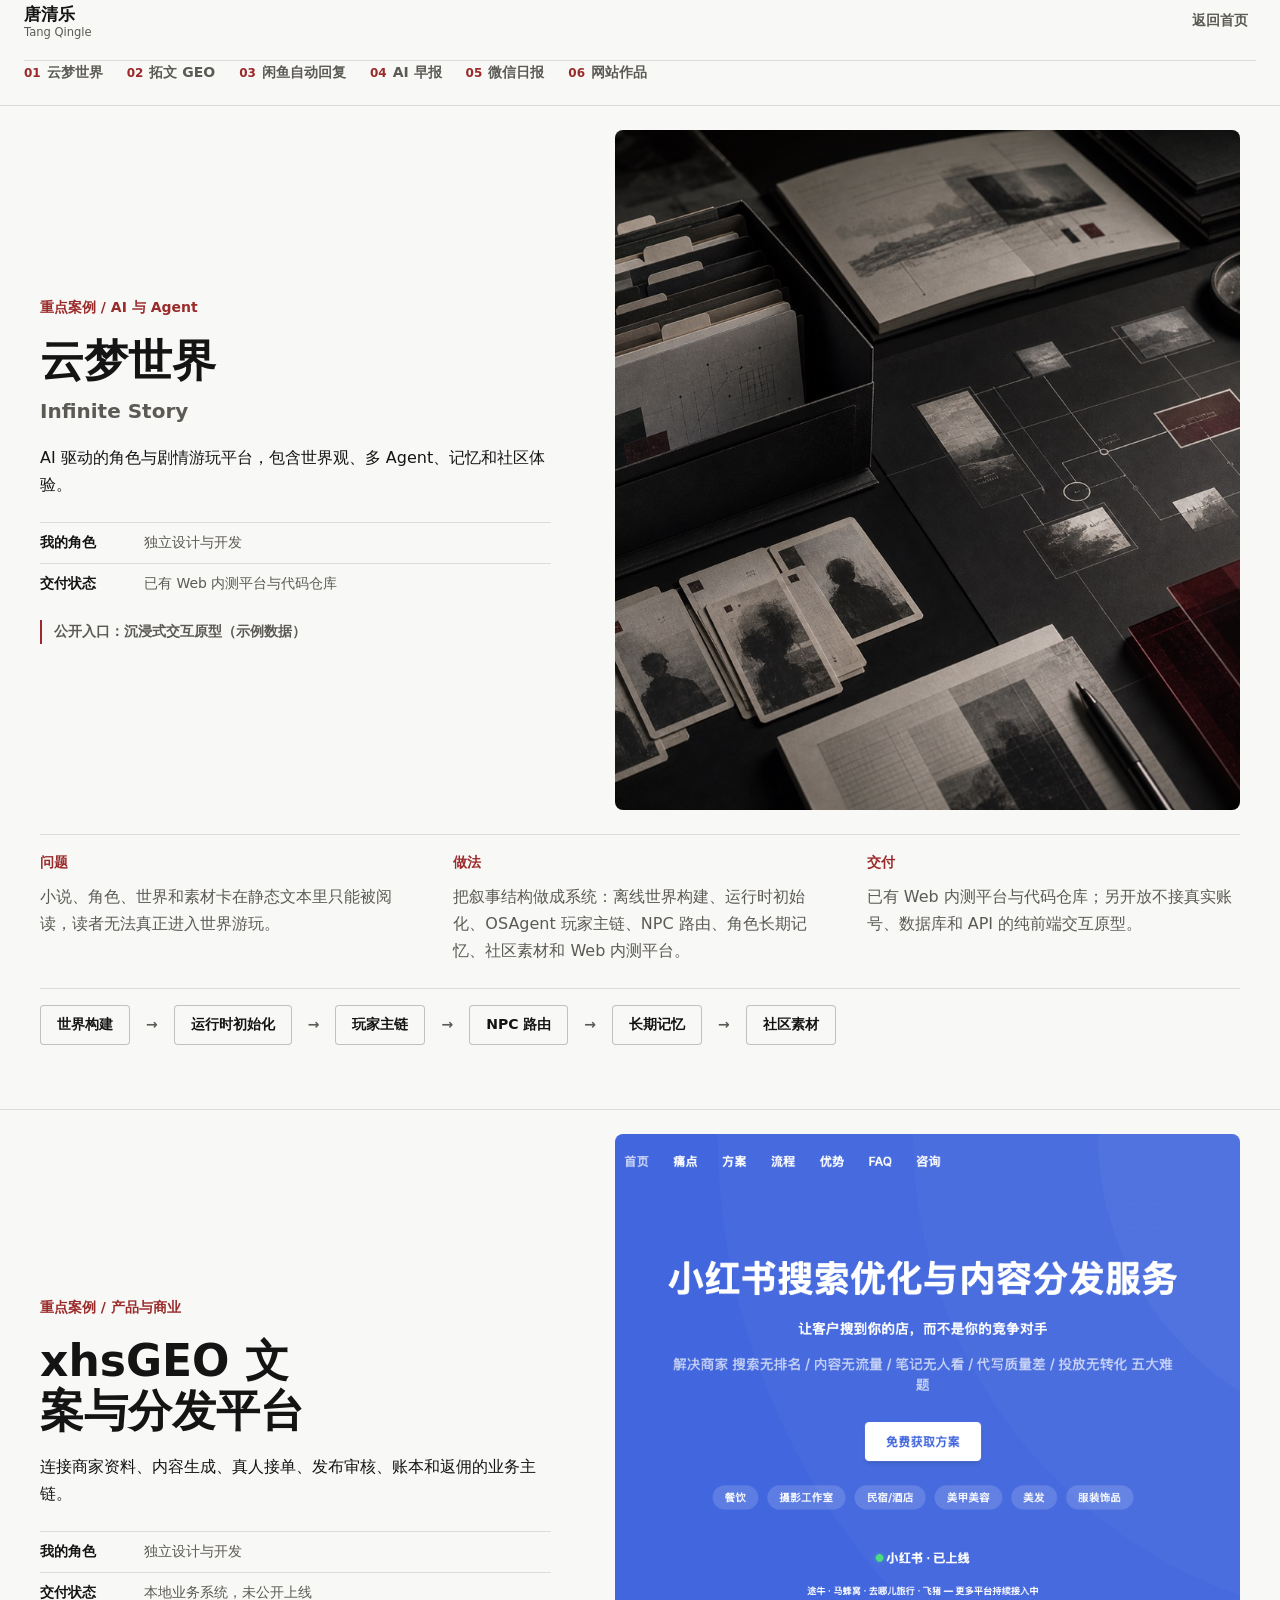
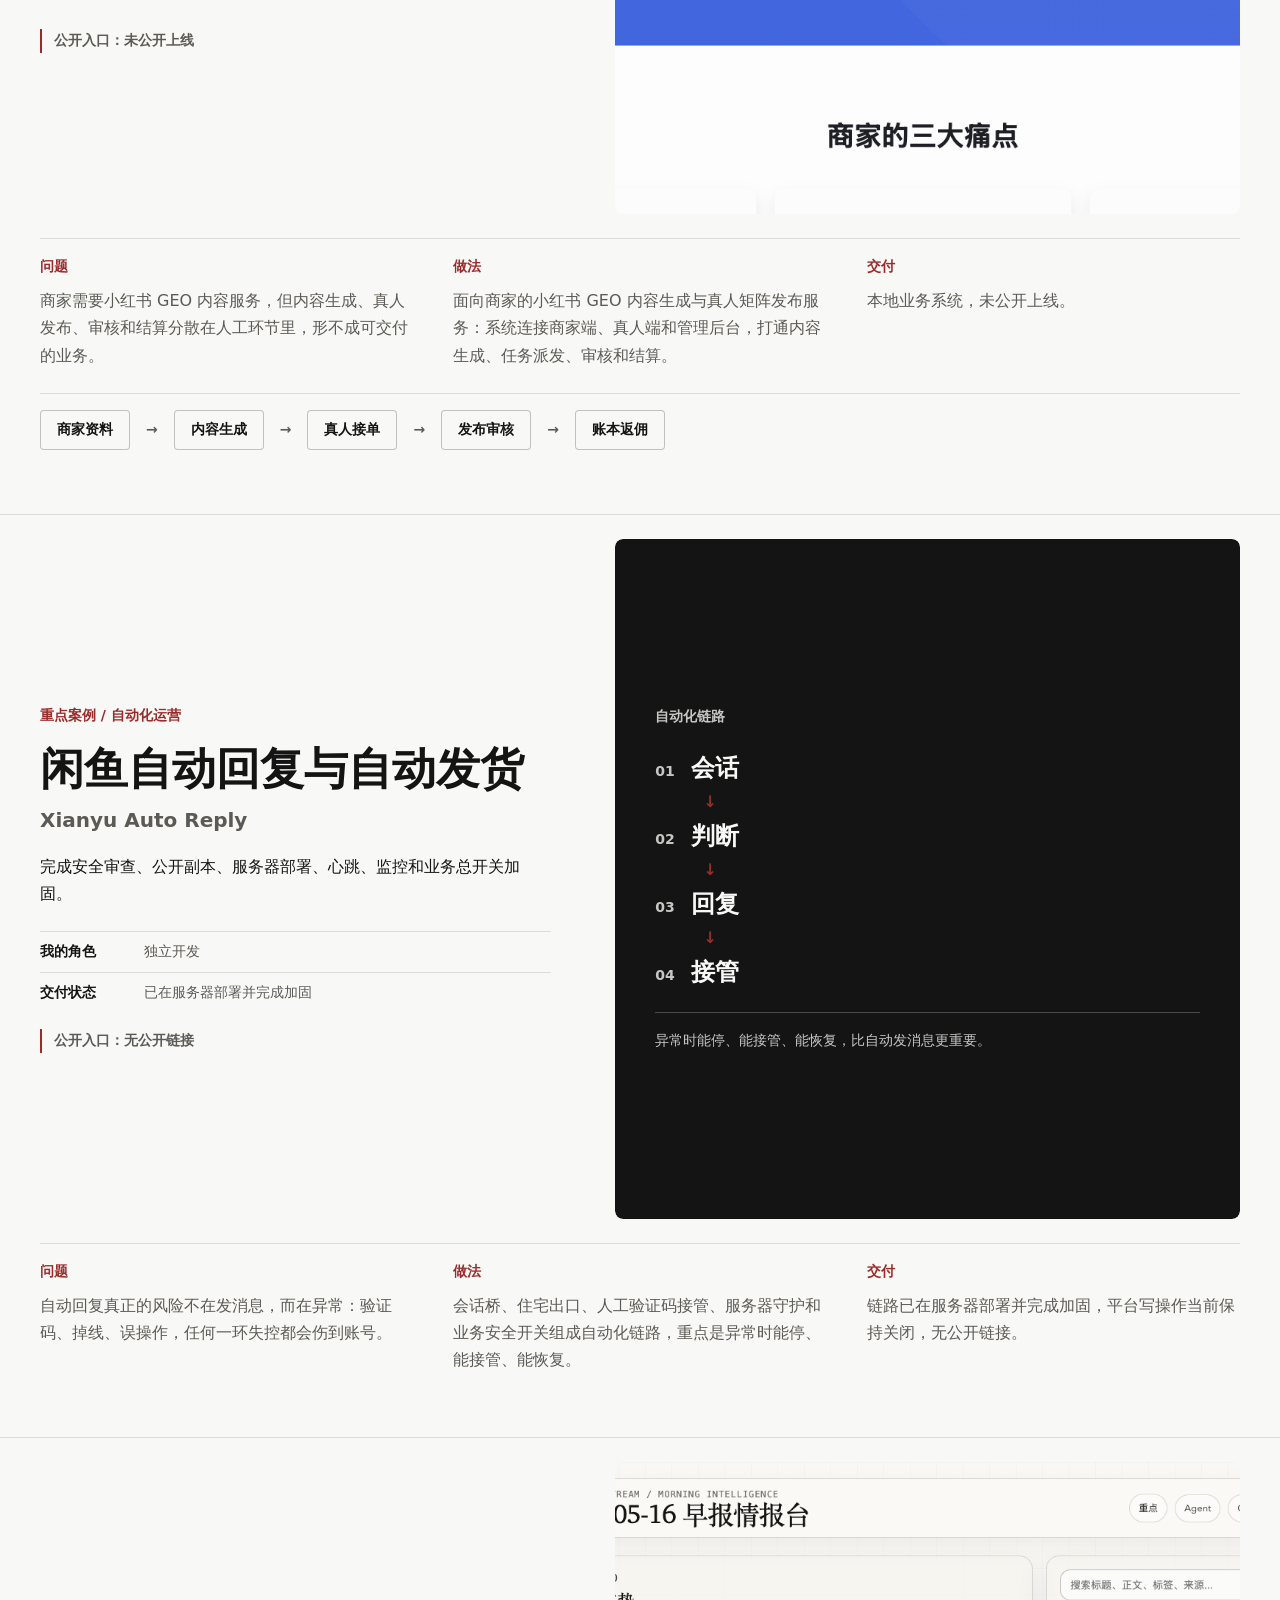
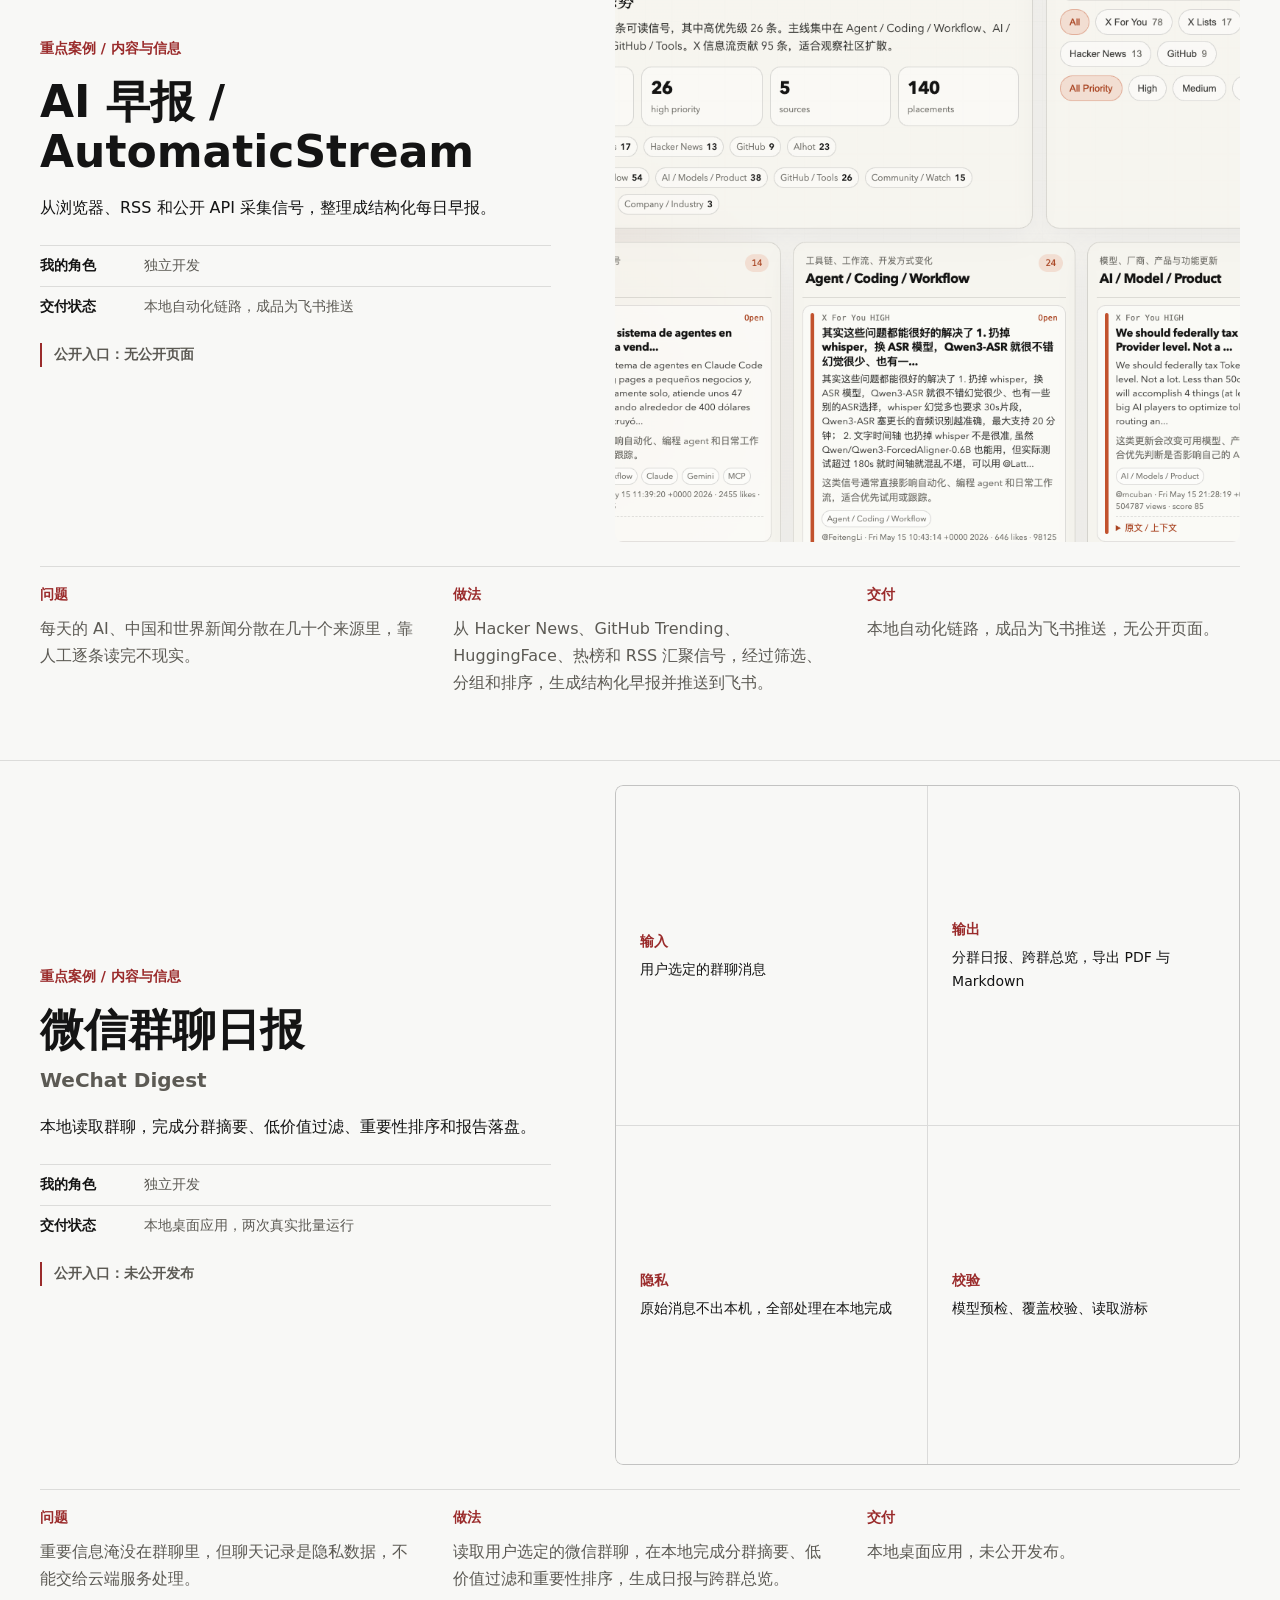
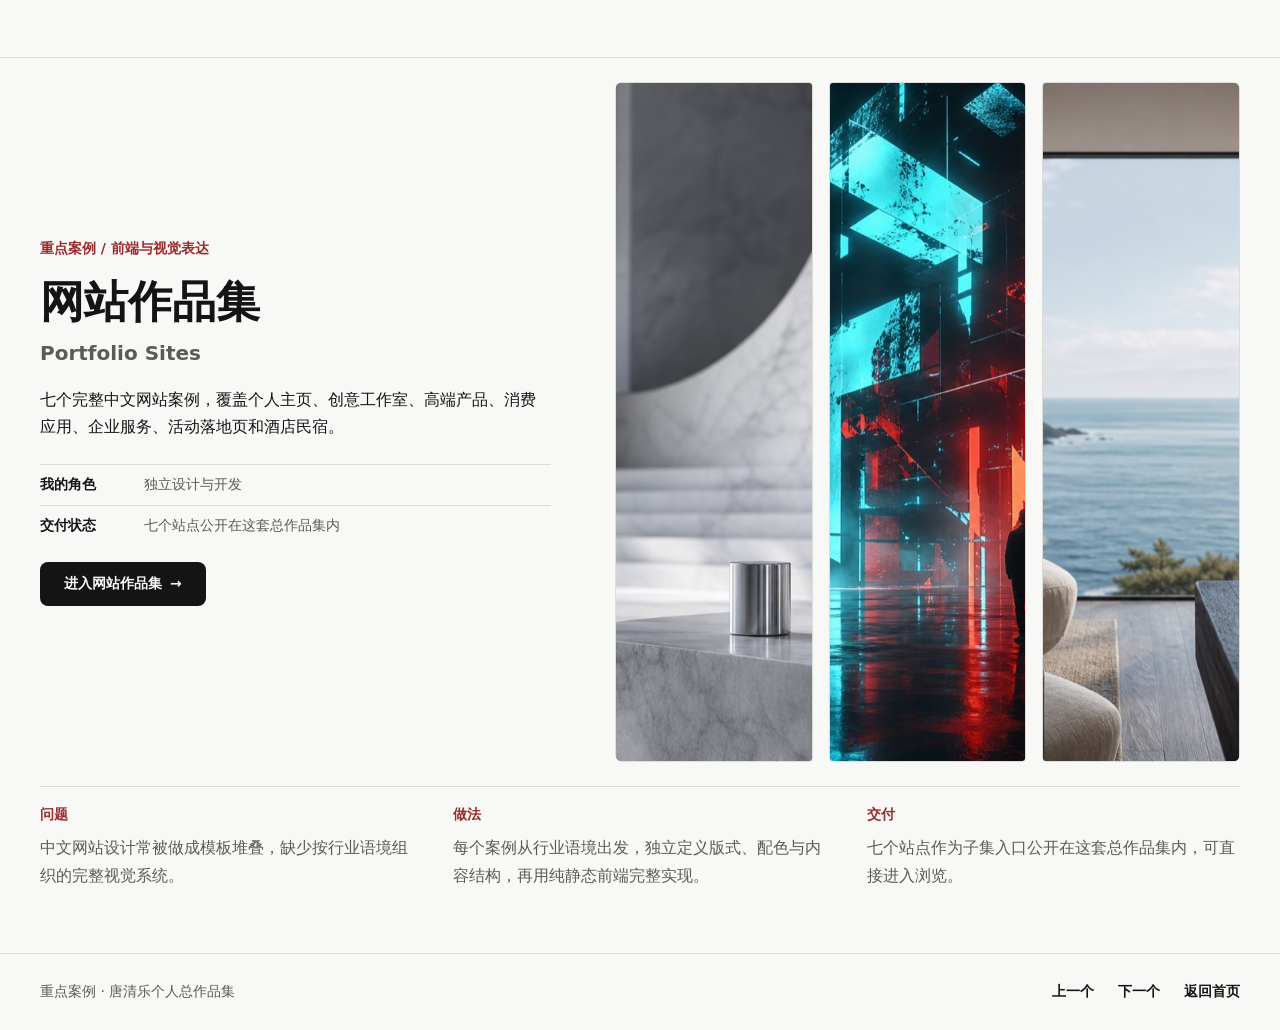
==== commit 30854580: "feat: publish Yunmeng interactive demo" ====
--- a/project-cases/index.html
+++ b/project-cases/index.html
@@ -58,7 +58,9 @@
                     <dd>已有 Web 内测平台与代码仓库</dd>
                   </div>
                 </dl>
-                <p class="case-status">公开入口：暂未开放</p>
+                <p class="case-status">
+                  公开入口：<a href="../demos/yunmeng/">沉浸式交互原型</a>（示例数据）
+                </p>
               </div>
             </div>
             <figure class="case-hero__visual">
@@ -83,7 +85,7 @@
               </div>
               <div>
                 <dt>交付</dt>
-                <dd>已有 Web 内测平台与代码仓库，公开入口当前不可达，暂不提供外链。</dd>
+                <dd>已有 Web 内测平台与代码仓库；另开放不接真实账号、数据库和 API 的纯前端交互原型。</dd>
               </div>
             </dl>
             <ol class="flow-chain" aria-label="云梦世界系统链路">
